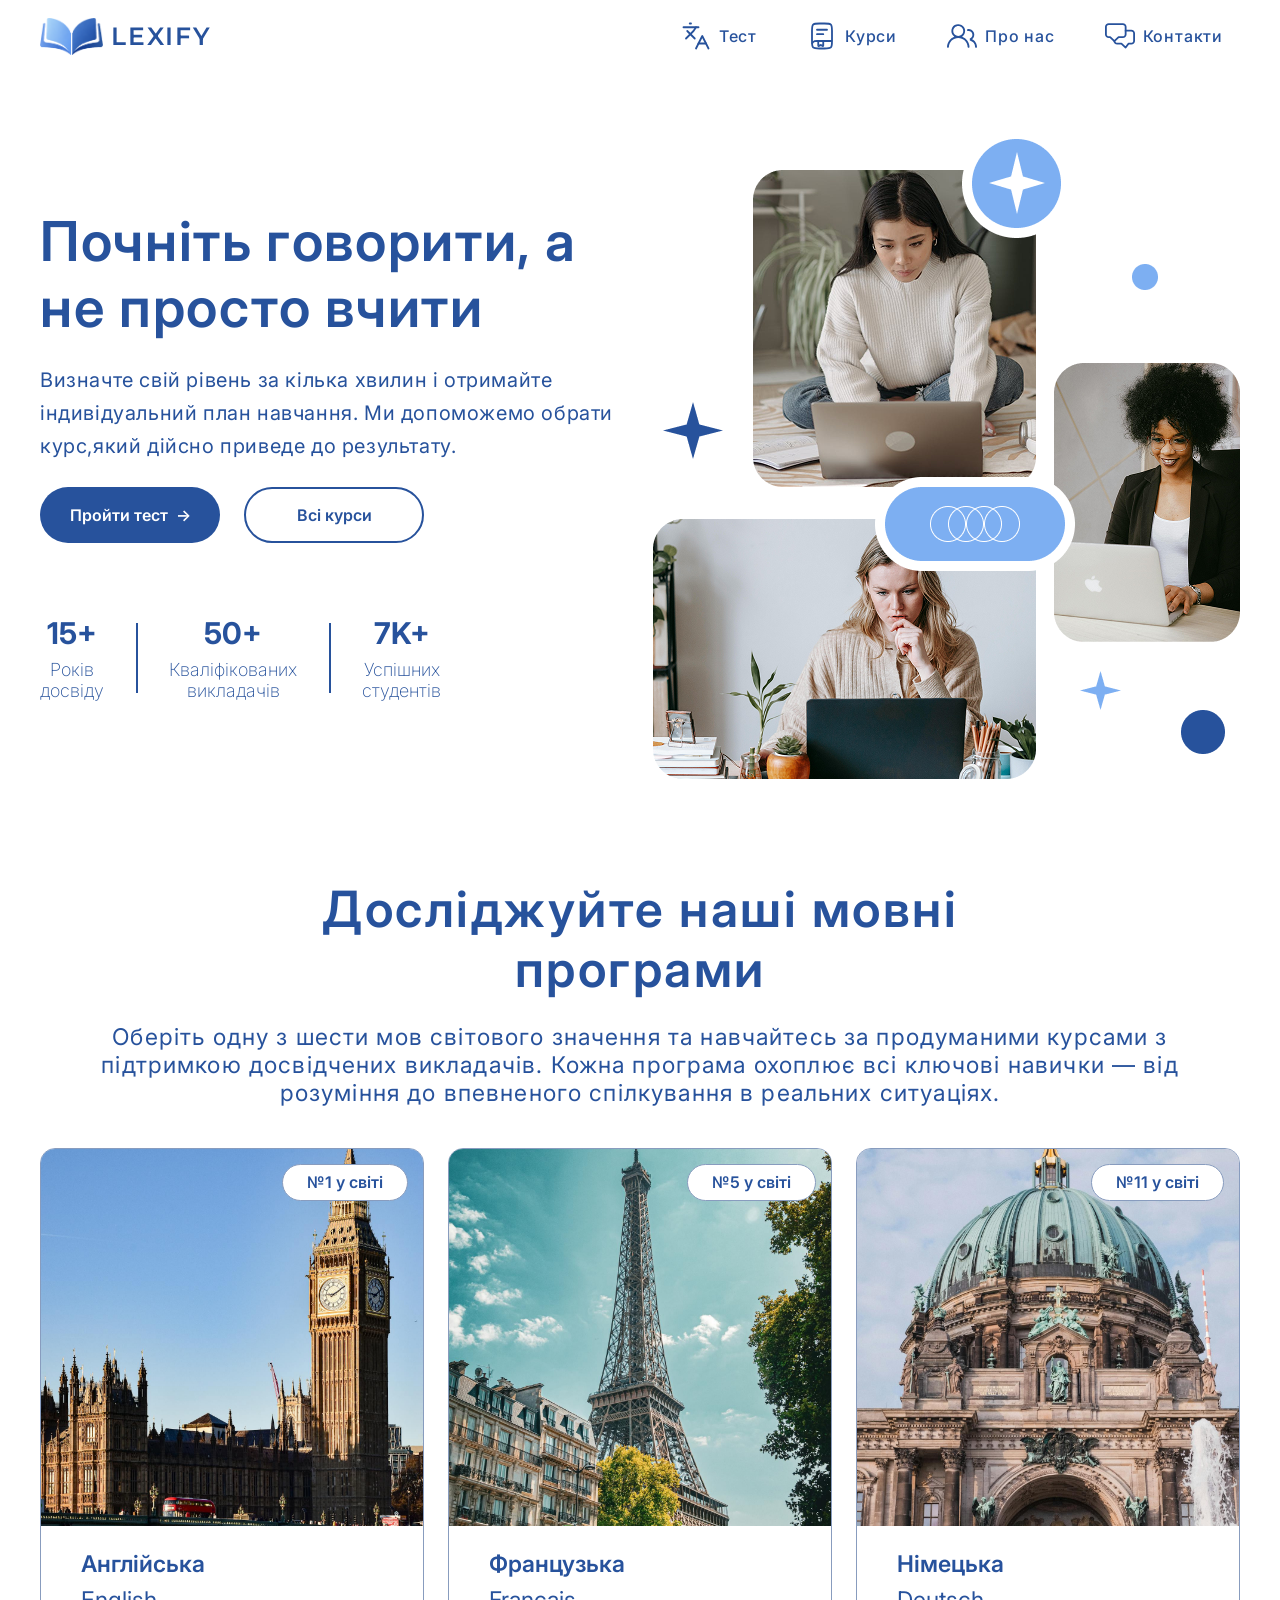
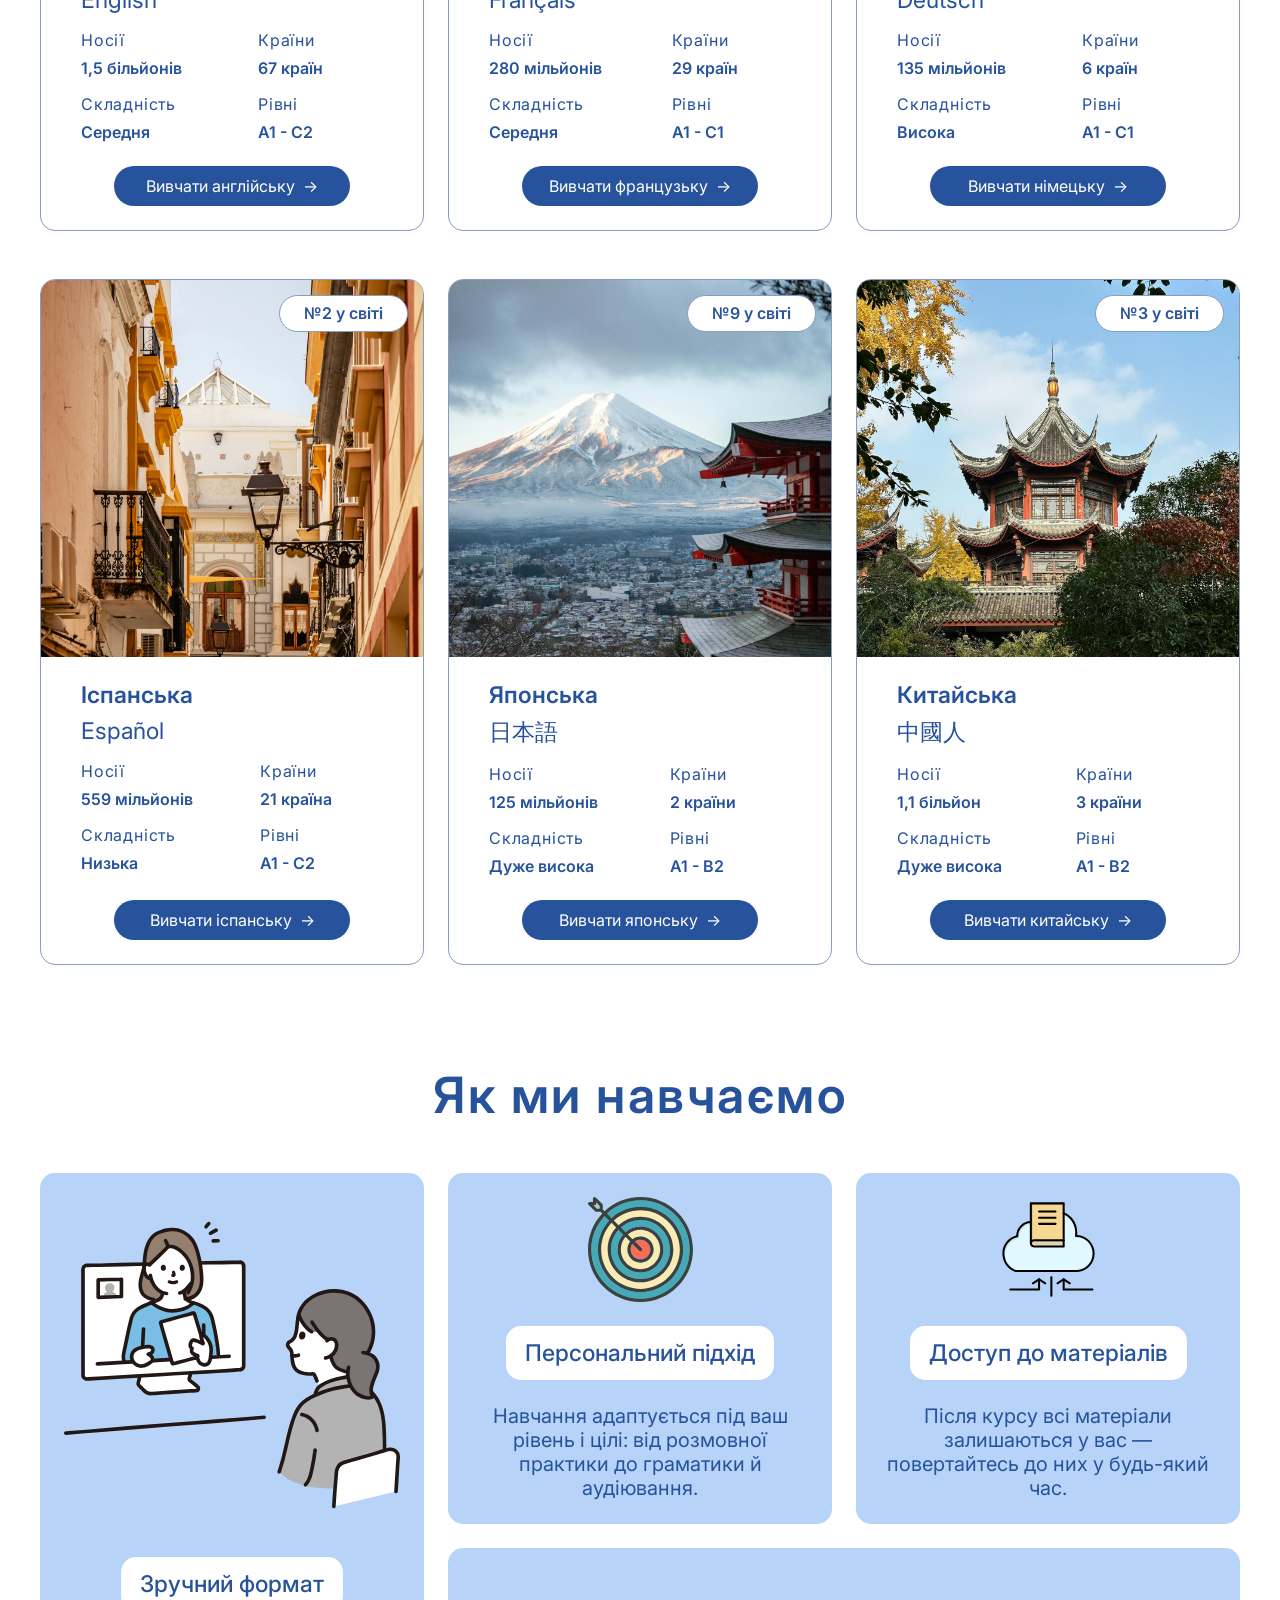
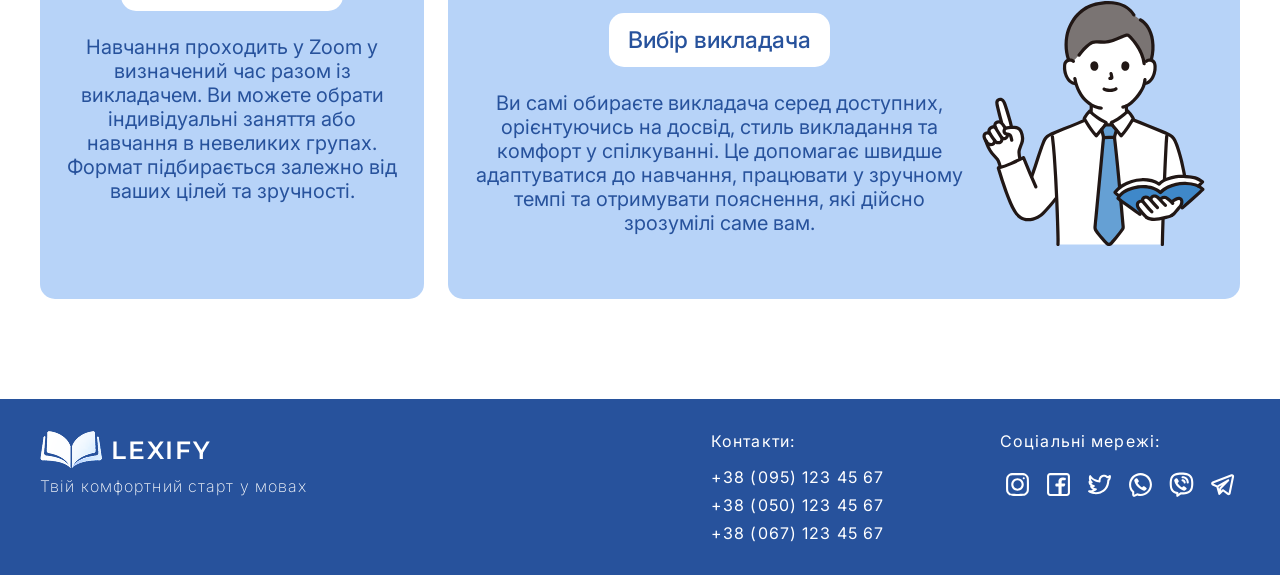
==== index.html @ 9bef0d6d "first commit" ====
<!DOCTYPE html>
<html lang="en">

<head>
  <meta charset="UTF-8">
  <meta name="viewport" content="width=device-width, initial-scale=1.0">
  <link rel="stylesheet" href="style.css">
  <link rel="icon" type="image/png" href="favicon.png">

  <link rel="preconnect" href="https://fonts.googleapis.com">
  <link rel="preconnect" href="https://fonts.gstatic.com" crossorigin>
  <link
    href="https://fonts.googleapis.com/css2?family=Inter:ital,opsz,wght@0,14..32,100..900;1,14..32,100..900&family=Montserrat:ital,wght@0,100..900;1,100..900&display=swap"
    rel="stylesheet">
  <title>Lexify</title>
</head>

<body>
  <div class="container">
    <header class="header">
      <a class="logo header__logo" href="/">
        <img class="logo__img" src="img/logo.png" alt="" aria-hidden="true">
        <h1 class="logo__title">LEXIFY</h1>
      </a>

      <nav class="header__nav">
        <ul class="header__list">
          <li class="header__item">
            <a class="header__link" href="#"> <!--вставить линк на страницу теста и так внизу везде-->
              <img class="header__link-img" src="img/nav-lang.svg" alt="" aria-hidden="true">
              Тест
            </a>
          </li>

          <li class="header__item">
            <a class="header__link" href="#">
              <img class="header__link-img" src="img/nav-course.svg" alt="" aria-hidden="true">
              Курси
            </a>
          </li>

          <li class="header__item">
            <a class="header__link" href="#">
              <img class="header__link-img" src="img/nav-about.svg" alt="" aria-hidden="true">
              Про нас
            </a>
          </li>

          <li class="header__item">
            <a class="header__link" href="#">
              <img class="header__link-img" src="img/nav-contact.svg" alt="" aria-hidden="true">
              Контакти
            </a>
          </li>
        </ul>
      </nav>
    </header>

    <main>
      <section class="hero">
        <div class="hero__content">
          <div class="hero__main">
            <h2 class="hero__title">Почніть говорити, а не просто вчити</h2>
            <p class="hero__text">Визначте свій рівень за кілька хвилин і отримайте індивідуальний план навчання. Ми
              допоможемо обрати курс,який дійсно приведе до результату.</p>
            <div class="btn-group hero__buttons">
              <button class="btn btn--md hero__btn">Пройти тест <span class="btn__arrow">→</span></button>
              <button class="btn btn--md btn--outline hero__btn">Всі курси</button>
            </div>
          </div>

          <div class="hero__facts">
            <div class="hero__fact">
              <span class="hero__fact-value">15+</span>
              <span class="hero__fact-label">Років <br> досвіду</span>
            </div>
            <div class="hero__fact">
              <span class="hero__fact-value">50+</span>
              <span class="hero__fact-label">Кваліфікованих <br> викладачів</span>
            </div>
            <div class="hero__fact">
              <span class="hero__fact-value">7K+</span>
              <span class="hero__fact-label">Успішних <br> студентів</span>
            </div>
          </div>
        </div>

        <img class="hero__img" src="img/test.png" alt="" aria-hidden="true">
      </section>

      <section class="courses">
        <h2 class="title courses__title">Досліджуйте наші мовні програми</h2>
        <p class="courses__subtitle">Оберіть одну з шести мов світового значення та навчайтесь за продуманими курсами з
          підтримкою досвідчених викладачів. Кожна програма охоплює всі ключові навички — від розуміння до впевненого
          спілкування в реальних ситуаціях.</p>

        <div class="courses__grid">
          <article class="card courses__card">
            <div class="card__top">
              <img class="card__img" src="img/english.jpg" alt="" aria-hidden="true">
              <span class="card__badge">№1 у світі</span>
            </div>

            <div class="card__content">
              <div class="card__header">
                <h3 class="card__title">Англійська</h3>
                <p class="card__subtitle">English</p>
              </div>
              <ul class="card__stats">
                <li class="card__stat">
                  <span class="card__stat-label">Носії</span>
                  <span class="card__stat-value">1,5 більйонів</span>
                </li>
                <li class="card__stat">
                  <span class="card__stat-label">Країни</span>
                  <span class="card__stat-value">67 країн</span>
                </li>
                <li class="card__stat">
                  <span class="card__stat-label">Складність</span>
                  <span class="card__stat-value">Середня</span>
                </li>
                <li class="card__stat">
                  <span class="card__stat-label">Рівні</span>
                  <span class="card__stat-value">А1 - С2</span>
                </li>
              </ul>
              <button class="btn btn-sm card__btn">Вивчати англійську <span class="btn__arrow">→</span></button>
            </div>

          </article>

          <article class="card courses__card">
            <div class="card__top">
              <img class="card__img" src="img/french.jpg" alt="" aria-hidden="true">
              <span class="card__badge">№5 у світі</span>
            </div>
            <div class="card__content">
              <div class="card__header">
                <h3 class="card__title">Французька</h3>
                <p class="card__subtitle">Français</p>
              </div>
              <ul class="card__stats">
                <li class="card__stat">
                  <span class="card__stat-label">Носії</span>
                  <span class="card__stat-value">280 мільйонів</span>
                </li>
                <li class="card__stat">
                  <span class="card__stat-label">Країни</span>
                  <span class="card__stat-value">29 країн</span>
                </li>
                <li class="card__stat">
                  <span class="card__stat-label">Складність</span>
                  <span class="card__stat-value">Середня</span>
                </li>
                <li class="card__stat">
                  <span class="card__stat-label">Рівні</span>
                  <span class="card__stat-value">А1 - С1</span>
                </li>
              </ul>
              <button class="btn btn-sm card__btn">Вивчати французьку <span class="btn__arrow">→</span></button>
            </div>
          </article>

          <article class="card courses__card">
            <div class="card__top">
              <img class="card__img" src="img/german.jpg" alt="" aria-hidden="true">
              <span class="card__badge">№11 у світі</span>
            </div>
            <div class="card__content">
              <div class="card__header">
                <h3 class="card__title">Німецька</h3>
                <p class="card__subtitle">Deutsch</p>
              </div>
              <ul class="card__stats">
                <li class="card__stat">
                  <span class="card__stat-label">Носії</span>
                  <span class="card__stat-value">135 мільйонів</span>
                </li>
                <li class="card__stat">
                  <span class="card__stat-label">Країни</span>
                  <span class="card__stat-value">6 країн</span>
                </li>
                <li class="card__stat">
                  <span class="card__stat-label">Складність</span>
                  <span class="card__stat-value">Висока</span>
                </li>
                <li class="card__stat">
                  <span class="card__stat-label">Рівні</span>
                  <span class="card__stat-value">А1 - С1</span>
                </li>
              </ul>
              <button class="btn btn-sm card__btn">Вивчати німецьку <span class="btn__arrow">→</span></button>
            </div>
          </article>

          <article class="card courses__card">
            <div class="card__top">
              <img class="card__img" src="img/spanish.jpg" alt="" aria-hidden="true">
              <span class="card__badge">№2 у світі</span>
            </div>
            <div class="card__content">
              <div class="card__header">
                <h3 class="card__title">Іспанська</h3>
                <p class="card__subtitle">Español</p>
              </div>

              <ul class="card__stats">
                <li class="card__stat">
                  <span class="card__stat-label">Носії</span>
                  <span class="card__stat-value">559 мільйонів</span>
                </li>
                <li class="card__stat">
                  <span class="card__stat-label">Країни</span>
                  <span class="card__stat-value">21 країна</span>
                </li>
                <li class="card__stat">
                  <span class="card__stat-label">Складність</span>
                  <span class="card__stat-value">Низька</span>
                </li>
                <li class="card__stat">
                  <span class="card__stat-label">Рівні</span>
                  <span class="card__stat-value">А1 - С2</span>
                </li>
              </ul>
              <button class="btn btn-sm card__btn">Вивчати іспанську <span class="btn__arrow">→</span></button>
            </div>
          </article>

          <article class="card courses__card">
            <div class="card__top">
              <img class="card__img" src="img/japanese.jpg" alt="" aria-hidden="true">
              <span class="card__badge">№9 у світі</span>
            </div>

            <div class="card__content">
              <div class="card__header">
                <h3 class="card__title">Японська</h3>
                <p class="card__subtitle">日本語</p>
              </div>

              <ul class="card__stats">
                <li class="card__stat">
                  <span class="card__stat-label">Носії</span>
                  <span class="card__stat-value">125 мільйонів</span>
                </li>
                <li class="card__stat">
                  <span class="card__stat-label">Країни</span>
                  <span class="card__stat-value">2 країни</span>
                </li>
                <li class="card__stat">
                  <span class="card__stat-label">Складність</span>
                  <span class="card__stat-value">Дуже висока</span>
                </li>
                <li class="card__stat">
                  <span class="card__stat-label">Рівні</span>
                  <span class="card__stat-value">А1 - В2</span>
                </li>
              </ul>

              <button class="btn btn-sm card__btn">Вивчати японську <span class="btn__arrow">→</span></button>
            </div>
          </article>

          <article class="card courses__card">
            <div class="card__top">
              <img class="card__img" src="img/chinese.jpg" alt="chinese course">
              <span class="card__badge">№3 у світі</span>
            </div>

            <div class="card__content">
              <div class="card__header">
                <h3 class="card__title">Китайська</h3>
                <p class="card__subtitle">中國人</p>
              </div>

              <ul class="card__stats">
                <li class="card__stat">
                  <span class="card__stat-label">Носії</span>
                  <span class="card__stat-value">1,1 більйон</span>
                </li>
                <li class="card__stat">
                  <span class="card__stat-label">Країни</span>
                  <span class="card__stat-value">3 країни</span>
                </li>
                <li class="card__stat">
                  <span class="card__stat-label">Складність</span>
                  <span class="card__stat-value">Дуже висока</span>
                </li>
                <li class="card__stat">
                  <span class="card__stat-label">Рівні</span>
                  <span class="card__stat-value">А1 - В2</span>
                </li>
              </ul>

              <button class="btn btn-sm card__btn">Вивчати китайську <span class="btn__arrow">→</span></button>
            </div>
          </article>
        </div>
      </section>

      <section class="about">
        <h2 class="title about__title">Як ми навчаємо</h2>
        <ul class="about__grid">
          <li class="fact about__item">
            <img class="fact__img" src="img/about-format.svg" alt="" aria-hidden="true">
            <div class="fact__content">
              <h3 class="fact__title">Зручний формат</h3>
              <p class="fact__text">Навчання проходить у Zoom у визначений час разом із викладачем. Ви можете обрати
                індивідуальні заняття або навчання в невеликих групах. Формат підбирається залежно від ваших цілей та
                зручності.</p>
            </div>
          </li>

          <li class="fact about__item">
            <img class="fact__img" src="img/about-personal.svg" alt="" aria-hidden="true">
            <div class="fact__content">
              <h3 class="fact__title">Персональний підхід</h3>
              <p class="fact__text">Навчання адаптується під ваш рівень і цілі: від розмовної практики до граматики й
                аудіювання.</p>
            </div>
          </li>

          <li class="fact about__item">
            <img class="fact__img" src="img/about-materials.svg" alt="" aria-hidden="true">
            <div class="fact__content">
              <h3 class="fact__title">Доступ до матеріалів</h3>
              <p class="fact__text">Після курсу всі матеріали залишаються у вас — повертайтесь до них у будь-який час.
              </p>
            </div>
          </li>

          <li class="fact fact--wide about__item">
            <img class="fact__img" src="img/about-teacher.svg" alt="" aria-hidden="true">
            <div class="fact__content">
              <h3 class="fact__title">Вибір викладача</h3>
              <p class="fact__text">Ви самі обираєте викладача серед доступних, орієнтуючись на досвід, стиль викладання
                та комфорт у спілкуванні. Це допомагає швидше адаптуватися до навчання, працювати у зручному темпі та
                отримувати пояснення, які дійсно зрозумілі саме вам.</p>
            </div>
          </li>
        </ul>
      </section>
    </main>
  </div>

  <footer class="footer">
    <div class="container footer__container">
      <div class="footer__brand">
        <a class="logo footer__logo" href="/">
          <img class="logo__img" src="img/logo-white.png" alt="" aria-hidden="true">
          <span class="logo__title logo__title--white">LEXIFY</span>
        </a>
        <p class="footer__slogan">Твій комфортний старт у мовах</p>
      </div>

      <div class="footer__info">
        <div class="footer__contacts">
          <h4 class="footer-text footer__contacts-title">Контакти:</h4>
          <ul class="footer-text footer__contacts-list">
            <li class="footer__contacts-item">
              <a class="footer__contacts-link" href="tel:+380951234567">+38 (095) 123 45 67</a>
            </li>
            <li class="footer__contacts-item">
              <a href="tel:+380501234567" class="footer__contacts-link">+38 (050) 123 45 67</a>
            </li>
            <li class="footer__contacts-item">
              <a href="tel:+3806701234567" class="footer__contacts-link">+38 (067) 123 45 67</a>
            </li>
          </ul>
        </div>

        <div class=" footer__socials">
          <h4 class="footer-text footer__socials-title">Соціальні мережі:</h4>
          <ul class="footer__socials-list">
            <li class="footer__socials-item">
              <a href="" class="footer__socials-link">
                <img src="img/footer-inst.svg" alt="instagram">
              </a>
            </li>

            <li class="footer__socials-item">
              <a href="" class="footer__socials-link">
                <img src="img/footer-facebook.svg" alt="facebook">
              </a>
            </li>

            <li class="footer__socials-item">
              <a href="" class="footer__socials-link">
                <img src="img/footer-twitter.svg" alt="twitter">
              </a>
            </li>

            <li class="footer__socials-item">
              <a href="" class="footer__socials-link">
                <img src="img/footer-whatsapp.svg" alt="whatsapp">
              </a>
            </li>

            <li class="footer__socials-item">
              <a href="" class="footer__socials-link">
                <img src="img/footer-viber.svg" alt="viber">
              </a>
            </li>

            <li class="footer__socials-item">
              <a href="" class="footer__socials-link">
                <img src="img/footer-tg.svg" alt="telegram">
              </a>
            </li>
          </ul>
        </div>
      </div>
    </div>
  </footer>
</body>

</html>
---- style.css ----
:root {
  --color-main: #27529C;
  --color-second: #ffffff;
  --color-border: #889CBE;
  --font-main: 'Inter', sans-serif;
  --font-logo: 'Montserrat', sans-serif;
  --border-radius: 15px;
  --border-radius-btn: 30px;
}

*,
*::before,
*::after {
  margin: 0;
  padding: 0;
  box-sizing: border-box;
}

body {
  font-family: var(--font-main);
  color: var(--color-main);
}

button {
  font-family: inherit;
  color: inherit;
}

ul,
ol {
  list-style: none;
}

img {
  max-width: 100%;
  display: block;
}

a {
  text-decoration: none;
  color: inherit;
}

button {
  cursor: pointer;
}

.container {
  max-width: 1200px;
  margin: 0 auto;
}

/* HEADER */
.header {
  padding: 10px 0 11px;
  display: flex;
  justify-content: space-between;
  align-items: center;
}

.logo {
  display: flex;
  align-items: center;
  gap: 8px;
}

.logo__img {
  width: 63px;
  height: 37px;
}

.logo__title {
  font-family: var(--font-logo);
  font-weight: 600;
  font-size: 25px;
  letter-spacing: 0.07em;
}

.header__list {
  display: flex;
  align-items: center;
  gap: 16px;
}

.header__link {
  display: flex;
  align-items: center;
  gap: 8px;
  padding: 10px 16px;

  font-weight: 500;
  font-size: 16px;
  letter-spacing: 0.05em;

  border: 1px solid transparent;
  border-radius: var(--border-radius-btn);
  transition: background-color 0.3s ease-in-out, border-radius 0.3s ease-in-out;
}

.header__link:hover,
.header__link:focus-visible {
  background-color: #7DAFF240;
  outline: none;
}

.header__link:active {
  border-color: var(--color-main);
}

.header__link-img {
  width: 30px;
  height: auto;
  aspect-ratio: 1/1;
}

/* MAIN */
/* HERO */
.hero {
  display: flex;
  justify-content: space-between;
  align-items: center;
  gap: 26px;
  padding: 56px 0 100px;
}

.hero__main {
  display: flex;
  flex-direction: column;
  gap: 24px;
}

.hero__title {
  font-weight: 600;
  font-size: 55px;
  letter-spacing: 0.03em;
}

.hero__text {
  font-weight: 400;
  font-size: 20px;
  line-height: 1.65;
  letter-spacing: 0.03em;
}

.btn-group {
  display: flex;
  gap: 24px;
}

.btn {
  display: flex;
  align-items: center;
  justify-content: center;
  gap: 8px;

  font-size: 16px;
  color: var(--color-second);

  background-color: var(--color-main);
  border: 2px solid transparent;
  border-radius: var(--border-radius-btn);
  transition: all 0.3s ease-in-out;
}

.btn__arrow {
  display: inline-block;
  transition: transform 0.4s cubic-bezier(0.34, 1.56, 0.64, 1);
}

.btn:hover,
.btn:focus-visible {
  transform: translateY(-3px);
  box-shadow: 0 10px 20px rgba(0, 0, 0, 0.1);
  filter: brightness(1.1);
  outline: none;
}

.btn:hover .btn__arrow {
  transform: translateX(4px);
}

.btn:active {
  transform: translateY(-1px);
  box-shadow: 0 5px 10px rgba(0, 0, 0, 0.1);
}

.btn--md {
  padding: 16px 8px;
  font-weight: 600;
}

.hero__btn {
  flex-basis: 180px;
}

.btn--outline {
  background-color: var(--color-second);
  color: var(--color-main);
  border-color: var(--color-main);
}

.btn--outline:hover,
.btn--outline:focus-visible {
  background-color: var(--color-main);
  color: var(--color-second);
  border-color: var(--color-main);
  outline: none;
}

.hero__facts {
  margin-top: 72px;
  display: flex;
  gap: 65px;
}

.hero__fact {
  display: flex;
  flex-direction: column;
  align-items: center;
  gap: 8px;
  position: relative;
}

.hero__fact+.hero__fact::before {
  content: "";
  position: absolute;
  left: -33.5px;
  top: 50%;
  transform: translateY(-50%);

  width: 2px;
  height: 70px;
  background-color: var(--color-main);
}

.hero__fact-value {
  font-weight: 700;
  font-size: 30px;
}

.hero__fact-label {
  font-weight: 200;
  font-size: 18px;
  text-align: center;
}

/* COURSES */
.courses {
  padding: 0 0 100px;
}

.title {
  font-weight: 600;
  font-size: 50px;
  letter-spacing: 0.05em;
  text-align: center;
}

.courses__title {
  margin: 0 auto;
  max-width: 800px;
}

.courses__subtitle {
  font-weight: 400;
  font-size: 23px;
  letter-spacing: 0.05em;

  margin: 24px 0 41px;
  text-align: center;
}

.courses__grid {
  display: grid;
  grid-template-columns: repeat(3, 1fr);
  gap: 48px 24px;
}

.card {
  display: flex;
  flex-direction: column;
  min-height: 672px;
  height: 100%;

  border: 1px solid var(--color-border);
  border-radius: var(--border-radius);
  overflow: hidden;
  transition: all 0.3s ease-in-out;
  background-color: #ffffff;
}

.card:hover {
  transform: translateY(-24px);
  box-shadow: 0 40px 60px -15px rgba(0, 0, 0, 0.15);
}

.card__top {
  position: relative;
  line-height: 0;
}

.card__img {
  height: 377px;
  width: 100%;
  object-fit: cover;
  object-position: center 40%;
}

.card__badge {
  position: absolute;
  line-height: 1.2;
  top: 15px;
  right: 15px;
  padding: 8px 24px;

  font-weight: 600;
  font-size: 16px;

  background-color: var(--color-second);
  border-radius: var(--border-radius-btn);
  border: 1px solid var(--color-border);
}

.card__content {
  padding: 24px 40px;
  flex-grow: 1;
  display: flex;
  flex-direction: column;
  gap: 16px;
}

.card__header {
  display: flex;
  flex-direction: column;
  gap: 8px;
}

.card__title {
  font-weight: 600;
  font-size: 23px;
}

.card__subtitle {
  font-weight: 400;
  font-size: 23px;
}

.card__stats {
  display: grid;
  grid-template-columns: auto auto;
  gap: 16px;
  margin-bottom: auto;
}

.card__stat {
  display: flex;
  flex-direction: column;
  gap: 8px;

  font-size: 16px;
}

.card__stat-label {
  letter-spacing: 0.05em;
}

.card__stat-value {
  font-weight: 600;
}

.btn-sm {
  font-weight: 400;
  padding: 8px 24px;
}

.card__btn {
  align-self: center;
  width: 236px;
  margin-top: 8px;
}

/* ABOUT */
.about {
  padding: 0 0 100px;
}

.about__title {
  margin-bottom: 48px;
}

.about__grid {
  display: grid;
  grid-template-columns: repeat(3, minmax(0, 1fr));
  grid-template-rows: auto auto;
  gap: 24px;

  grid-template-areas:
    "tall small-1 small-2"
    "tall wide wide";
}

.about__item:nth-child(1) {
  grid-area: tall;
}

.about__item:nth-child(2) {
  grid-area: small-1;
}

.about__item:nth-child(3) {
  grid-area: small-2;
}

.about__item:nth-child(4) {
  grid-area: wide;
}

.fact {
  display: flex;
  flex-direction: column;
  align-items: center;
  gap: 24px;
  padding: 24px;
  border-radius: var(--border-radius);
  background-color: #7DAFF28C;
}

.fact--wide {
  flex-direction: row-reverse;
  gap: 4px;
  padding: 53px 24px;
}

.fact__img {
  display: block;
  object-fit: contain;
  aspect-ratio: 1/1;
}

.about__item:nth-child(1) .fact__img {
  max-width: 347px;
  width: 100%;
}

.about__item:nth-child(2) .fact__img,
.about__item:nth-child(3) .fact__img {
  max-width: 105px;
  width: 100%;
}

.about__item:nth-child(4) .fact__img {
  max-width: 245px;
  width: 100%;
}

.fact__content {
  display: flex;
  flex-direction: column;
  align-items: center;
  gap: 24px;
}

.fact__title {
  font-weight: 500;
  font-size: 23px;

  display: inline-block;
  padding: 13px 19px;
  border-radius: var(--border-radius);
  background-color: #ffffff;
}

.fact__text {
  font-size: 20px;
  text-align: center;
}

/* FOOTER */
.footer {
  background-color: var(--color-main);
  color: var(--color-second);
  padding: 32px 0;
}

.footer__container {
  display: flex;
  justify-content: space-between;
  align-items: flex-start;
  gap: 16px;
}

.footer__brand {
  display: flex;
  flex-direction: column;
  gap: 8px;
}

.logo__title--white {
  color: var(--color-second);
}

.footer__slogan {
  font-weight: 200;
  font-size: 16px;
  letter-spacing: 0.07em;
}

.footer__info {
  display: flex;
  justify-content: space-between;
  max-width: 529px;
  width: 100%;
  gap: 16px;
}

.footer__contacts {
  display: flex;
  flex-direction: column;
  gap: 16px;
}

.footer-text {
  font-weight: 400;
  font-size: 16px;
  letter-spacing: 0.07em;
}

.footer__contacts-list {
  display: flex;
  flex-direction: column;
  gap: 8px;
}

.footer__socials {
  display: flex;
  flex-direction: column;
  gap: 16px;
}

.footer__socials-list {
  display: flex;
  gap: 6px;
}

.footer__socials-item {
  padding: 5px;
  border-radius: 10px;
  transition: all 0.3s ease;
}

.footer__socials-item:hover {
  background-color: #7DAFF2;
}
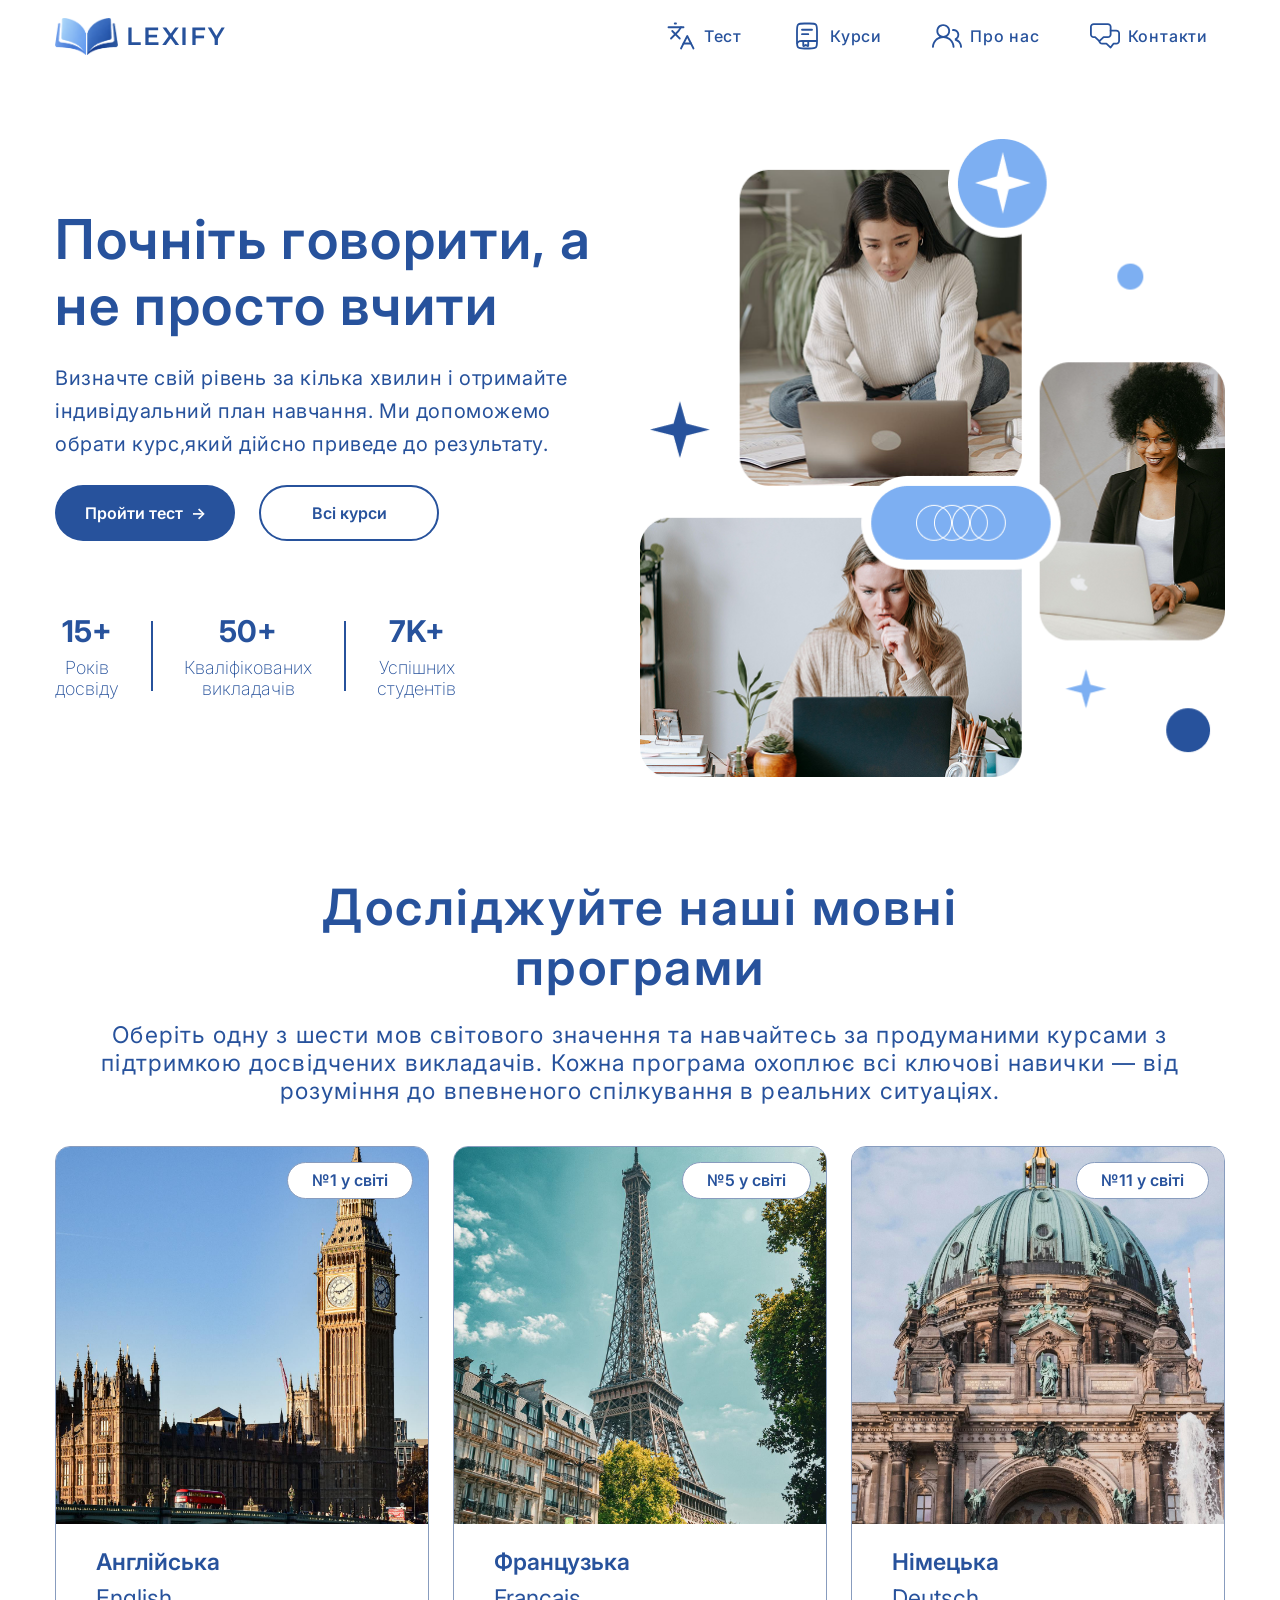
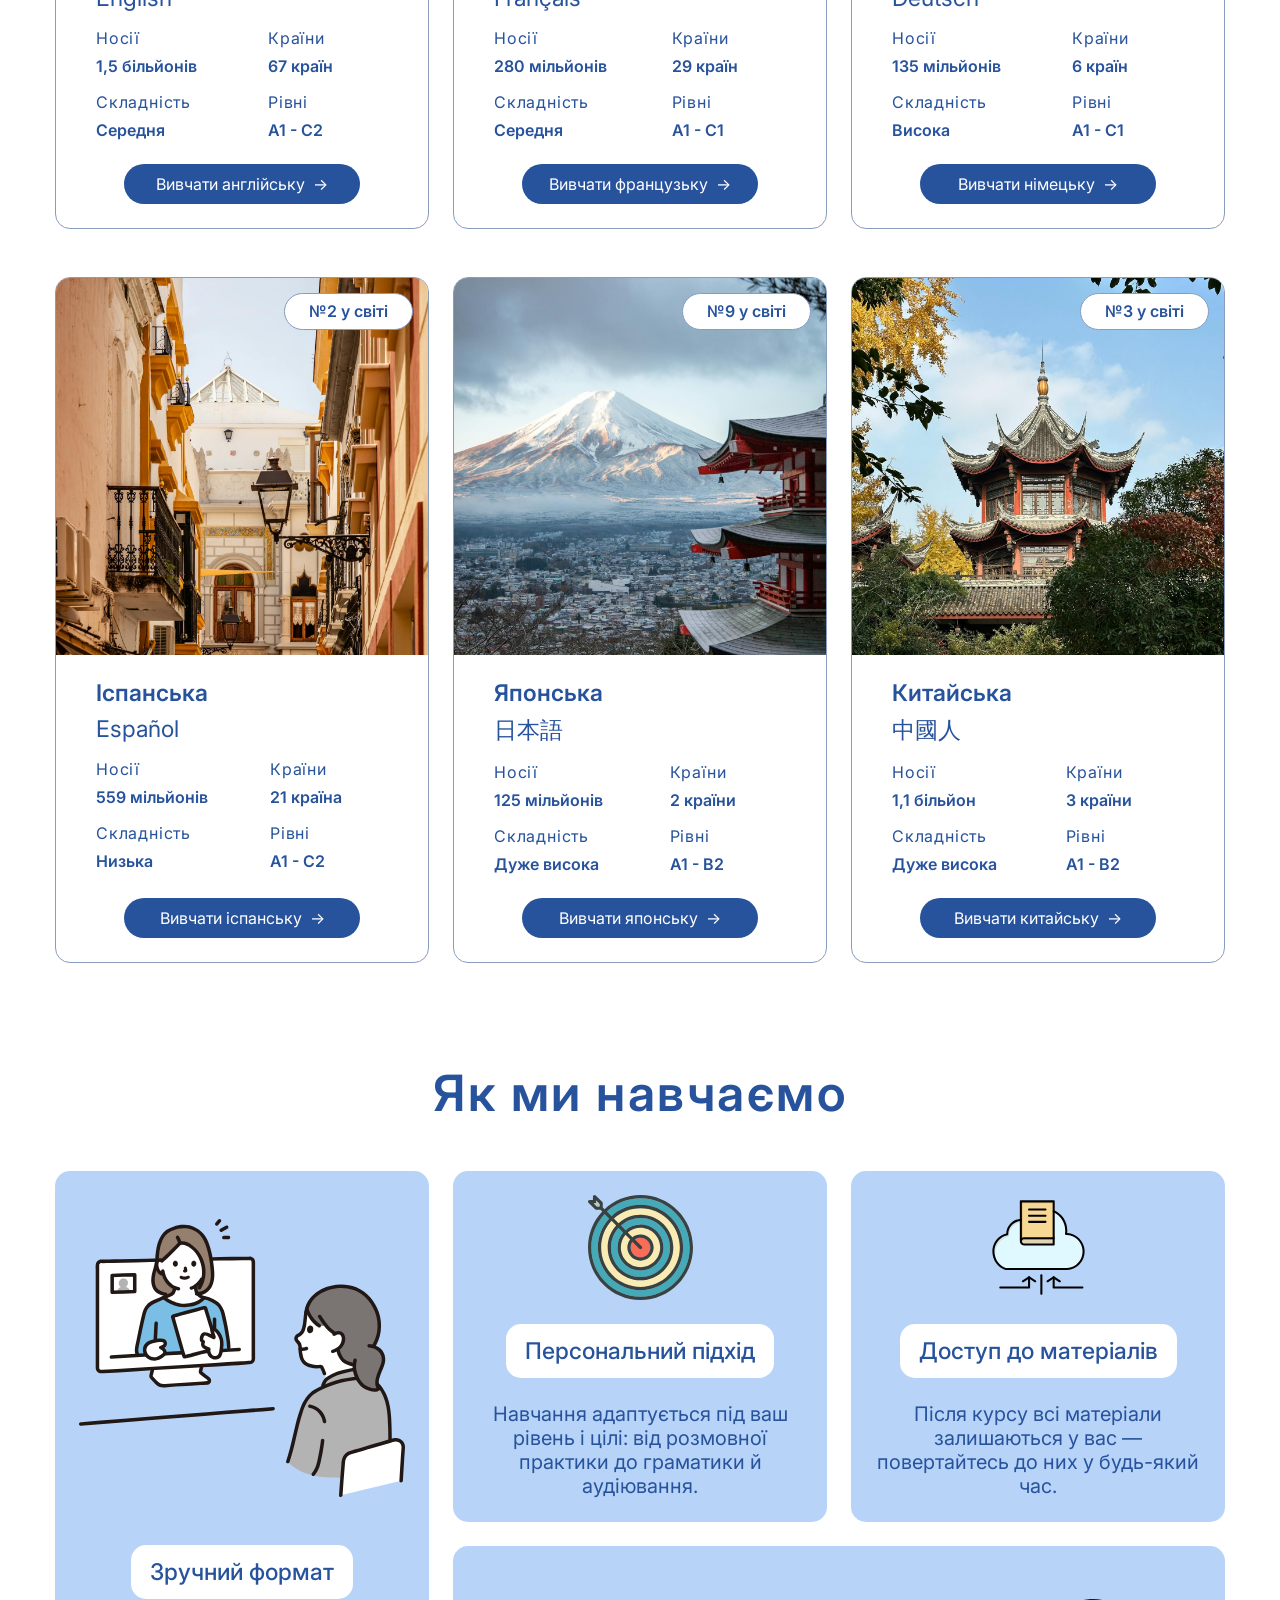
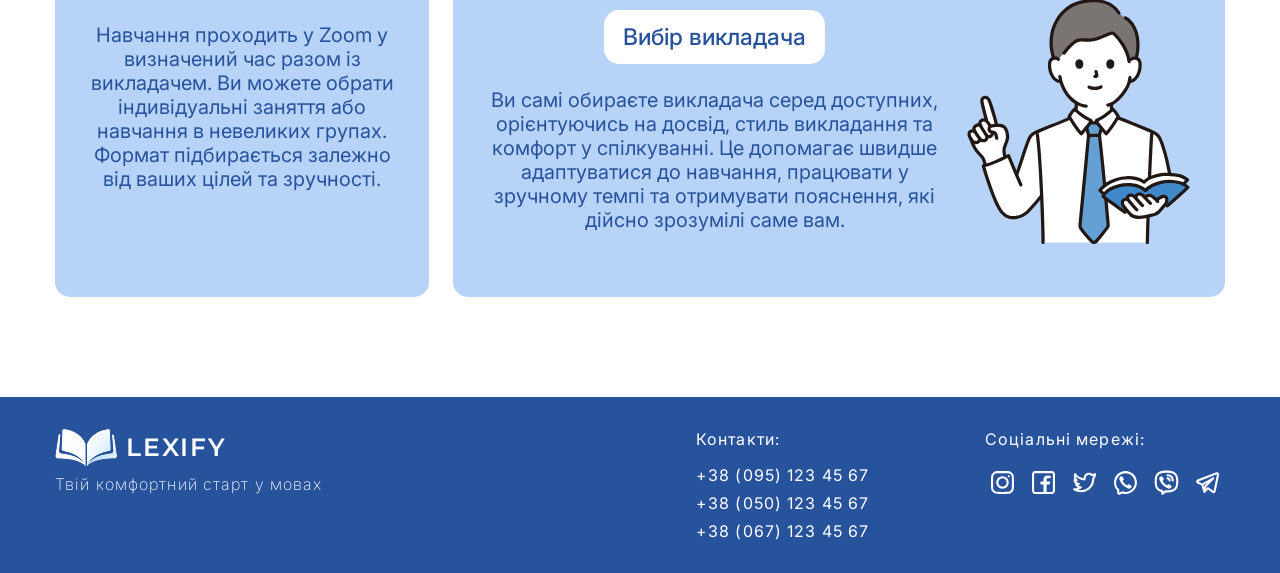
==== commit 1c65fb0c: "main-responsive" ====
--- a/index.html
+++ b/index.html
@@ -26,30 +26,30 @@
       <nav class="header__nav">
         <ul class="header__list">
           <li class="header__item">
-            <a class="header__link" href="#"> <!--вставить линк на страницу теста и так внизу везде-->
+            <a class="header__link" href="#">
               <img class="header__link-img" src="img/nav-lang.svg" alt="" aria-hidden="true">
-              Тест
+              <span class="header__link-label">Тест</span>
             </a>
           </li>
 
           <li class="header__item">
-            <a class="header__link" href="#">
+            <a class="header__link" href="#courses">
               <img class="header__link-img" src="img/nav-course.svg" alt="" aria-hidden="true">
-              Курси
+              <span class="header__link-label">Курси</span>
             </a>
           </li>
 
           <li class="header__item">
-            <a class="header__link" href="#">
+            <a class="header__link" href="#about">
               <img class="header__link-img" src="img/nav-about.svg" alt="" aria-hidden="true">
-              Про нас
+              <span class="header__link-label">Про нас</span>
             </a>
           </li>
 
           <li class="header__item">
-            <a class="header__link" href="#">
+            <a class="header__link" href="#contacts">
               <img class="header__link-img" src="img/nav-contact.svg" alt="" aria-hidden="true">
-              Контакти
+              <span class="header__link-label">Контакти</span>
             </a>
           </li>
         </ul>
@@ -88,7 +88,7 @@
         <img class="hero__img" src="img/test.png" alt="" aria-hidden="true">
       </section>
 
-      <section class="courses">
+      <section class="courses" id="courses">
         <h2 class="title courses__title">Досліджуйте наші мовні програми</h2>
         <p class="courses__subtitle">Оберіть одну з шести мов світового значення та навчайтесь за продуманими курсами з
           підтримкою досвідчених викладачів. Кожна програма охоплює всі ключові навички — від розуміння до впевненого
@@ -298,7 +298,7 @@
         </div>
       </section>
 
-      <section class="about">
+      <section class="about" id="about">
         <h2 class="title about__title">Як ми навчаємо</h2>
         <ul class="about__grid">
           <li class="fact about__item">
@@ -343,7 +343,7 @@
     </main>
   </div>
 
-  <footer class="footer">
+  <footer class="footer" id="contacts">
     <div class="container footer__container">
       <div class="footer__brand">
         <a class="logo footer__logo" href="/">
--- a/style.css
+++ b/style.css
@@ -16,6 +16,10 @@
   box-sizing: border-box;
 }
 
+html {
+  scroll-behavior: smooth;
+}
+
 body {
   font-family: var(--font-main);
   color: var(--color-main);
@@ -48,6 +52,7 @@
 .container {
   max-width: 1200px;
   margin: 0 auto;
+  padding: 0 15px;
 }
 
 /* HEADER */
@@ -56,6 +61,11 @@
   display: flex;
   justify-content: space-between;
   align-items: center;
+
+  position: sticky;
+  top: 0;
+  z-index: 10;
+  background-color: var(--color-second);
 }
 
 .logo {
@@ -244,9 +254,17 @@
   text-align: center;
 }
 
+.hero__img {
+  width: 50%;
+  height: auto;
+  flex-shrink: 1;
+  align-self: flex-start;
+}
+
 /* COURSES */
 .courses {
   padding: 0 0 100px;
+  scroll-margin-top: 85px;
 }
 
 .title {
@@ -382,6 +400,7 @@
 /* ABOUT */
 .about {
   padding: 0 0 100px;
+  scroll-margin-top: 85px;
 }
 
 .about__title {
@@ -463,6 +482,7 @@
 .fact__title {
   font-weight: 500;
   font-size: 23px;
+  text-align: center;
 
   display: inline-block;
   padding: 13px 19px;
@@ -480,6 +500,7 @@
   background-color: var(--color-main);
   color: var(--color-second);
   padding: 32px 0;
+  scroll-margin-top: 85px;
 }
 
 .footer__container {
@@ -551,3 +572,289 @@
 .footer__socials-item:hover {
   background-color: #7DAFF2;
 }
+
+/* MEDIA QUERIES */
+@media (max-width: 1200px) {
+  .hero {
+    padding: 28px 0 75px;
+  }
+
+  .hero__facts {
+    margin-top: 40px;
+  }
+}
+
+@media (max-width: 992px) {
+  .hero__title {
+    font-size: 45px;
+  }
+
+  .hero__text {
+    font-size: 18px;
+  }
+
+  .btn {
+    font-size: 14px;
+  }
+
+  .hero__btn {
+    flex-basis: 160px;
+  }
+
+  .hero__facts {
+    margin-top: 35px;
+    gap: 50px;
+  }
+
+  .hero__fact+.hero__fact::before {
+    left: -26px;
+    height: 50px;
+  }
+
+  .hero__fact-value {
+    font-size: 27px;
+  }
+
+  .hero__fact-label {
+    font-size: 16px;
+  }
+
+  .courses {
+    padding: 0 0 50px;
+  }
+
+  .title {
+    font-size: 40px;
+  }
+
+  .courses__subtitle {
+    font-size: 21px;
+    margin: 24px 0 35px;
+  }
+
+  .courses__grid {
+    grid-template-columns: repeat(2, 1fr);
+  }
+
+  .about {
+    padding: 0 0 50px;
+  }
+
+  .about__title {
+    margin-bottom: 24px;
+  }
+
+  .about__grid {
+    grid-template-columns: repeat(2, minmax(0, 1fr));
+    grid-template-rows: auto auto auto;
+    gap: 24px;
+    grid-template-areas: "tall small-1"
+      "tall small-2"
+      "wide wide";
+  }
+
+  .about__item:nth-child(1) .fact__img {
+    max-width: 300px;
+    width: 100%;
+  }
+
+  .about__item:nth-child(2) .fact__img,
+  .about__item:nth-child(3) .fact__img {
+    max-width: 80px;
+    width: 100%;
+  }
+
+  .about__item:nth-child(4) .fact__img {
+    max-width: 200px;
+    width: 100%;
+  }
+
+  .fact {
+    padding: 16px;
+  }
+
+  .fact__title {
+    font-size: 20px;
+  }
+
+  .fact__text {
+    font-size: 16px;
+  }
+
+  .footer-text {
+    font-size: 14px;
+  }
+}
+
+@media (max-width: 820px) {
+  .header__list {
+    gap: 8px;
+  }
+
+  .header__link {
+    font-size: 14px;
+  }
+
+  .hero__title {
+    font-size: 40px;
+  }
+
+  .hero__text {
+    font-size: 16px;
+  }
+
+  .courses__subtitle {
+    font-size: 18px;
+    margin: 20px 0 31px;
+  }
+
+  .footer__info {
+    justify-content: flex-end;
+  }
+}
+
+@media (max-width: 768px) {
+  .logo__title {
+    font-size: 20px;
+  }
+
+  .logo__img {
+    width: 58px;
+    height: 32px;
+  }
+
+  .header__link {
+    padding: 8px;
+  }
+
+  .header__link-label {
+    display: none;
+  }
+
+  .hero {
+    padding: 28px 0 40px;
+    position: relative;
+    overflow: hidden;
+  }
+
+  .hero::before {
+    content: "";
+    position: absolute;
+    top: 0;
+    right: 0;
+    width: 100%;
+    height: 100%;
+
+    background-image: url(img/mobile-hero-bg.png);
+    background-repeat: no-repeat;
+    background-size: contain;
+    background-position: center 30%;
+    opacity: 0.5;
+    z-index: -1;
+  }
+
+  .hero__img {
+    display: none;
+  }
+
+  .hero__main {
+    gap: 16px;
+    text-align: center;
+  }
+
+  .btn-group {
+    justify-content: center;
+  }
+
+  .hero__btn {
+    flex-basis: 250px;
+  }
+
+  .hero__facts {
+    margin-top: 20px;
+    gap: 50px;
+    justify-content: center;
+  }
+}
+
+@media (max-width: 650px) {
+  .title {
+    font-size: 35px;
+  }
+
+  .courses__subtitle {
+    font-size: 16px;
+    margin: 15px 0 30px;
+  }
+
+  .courses__grid {
+    grid-template-columns: repeat(1, 1fr);
+  }
+
+  .card__stat {
+    font-size: 18px;
+  }
+
+  .card__btn {
+    font-size: 18px;
+    width: 100%;
+  }
+
+  .footer__container {
+    flex-direction: column;
+    gap: 24px;
+  }
+
+  .footer__info {
+    display: flex;
+    justify-content: space-between;
+  }
+}
+
+@media (max-width: 480px) {
+  .logo__title {
+    display: none;
+  }
+
+  .about__grid {
+    grid-template-columns: repeat(1, minmax(0, 1fr));
+    grid-template-rows: auto auto auto auto;
+    gap: 16px;
+    grid-template-areas: "tall"
+      "small-1"
+      "small-2"
+      "wide";
+  }
+
+    .fact {
+    gap: 16px;
+  }
+
+  .fact--wide {
+    flex-direction: column;
+  }
+
+  .about__item:nth-child(1) .fact__img {
+    max-width: 250px;
+    width: 100%;
+  }
+
+.about__item:nth-child(3) .fact__img {
+    max-width: 90px;
+    width: 100%;
+}
+
+  .fact__content {
+    gap: 16px;
+  }
+
+  .fact__text {
+    font-size: 18px;
+  }
+
+  .footer__socials-list {
+    display: grid;
+    grid-template-columns: repeat(3, minmax(0, 1fr));
+    gap: 6px;
+}
+}
